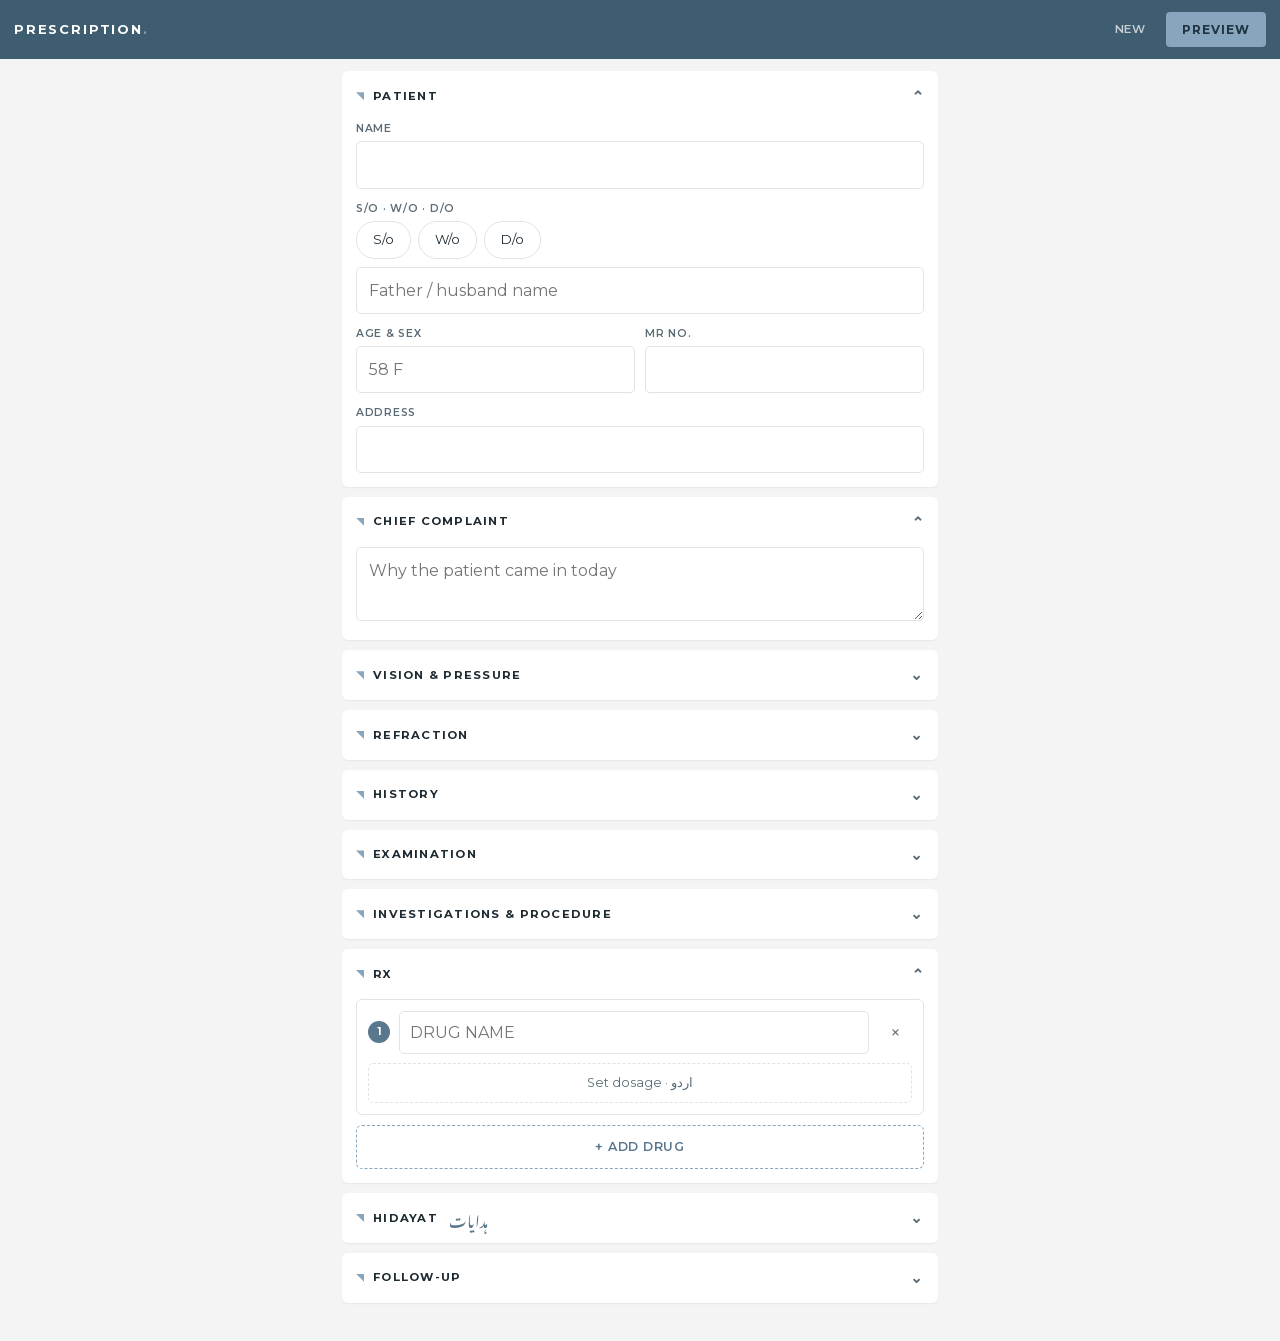
==== app/index.html @ 6f60487d "Prescription app for Dr Talha Nafees Phone web app: the doctor fills a form, previews the A4 sheet, " ====
<!DOCTYPE html>
<html lang="en">
<head>
<meta charset="utf-8">
<meta name="viewport" content="width=device-width,initial-scale=1,viewport-fit=cover,maximum-scale=1">
<meta name="theme-color" content="#3F5D70">
<title>Prescription</title>
<link rel="manifest" href="manifest.webmanifest">
<link rel="stylesheet" href="sheet.css">
<link rel="stylesheet" href="app.css">
</head>
<body>

<header class="top">
  <h1>Prescription<span>.</span></h1>
  <button class="new" id="new">New</button>
  <button class="go" id="preview">Preview</button>
</header>

<main>
  <!-- sections follow the sheet's top-to-bottom order -->

  <!-- ============ PATIENT ============ -->
  <details class="sec" open>
    <summary>Patient</summary>
    <div class="body">
      <div class="f"><label for="p-name">Name</label><input type="text" id="p-name" autocomplete="off"></div>
      <div class="f"><label for="p-rel">S/o · W/o · D/o</label>
        <div class="chips tight" data-single="rel">
          <button class="chip" data-v="S/o">S/o</button>
          <button class="chip" data-v="W/o">W/o</button>
          <button class="chip" data-v="D/o">D/o</button>
        </div>
        <input type="text" id="p-rel" autocomplete="off" placeholder="Father / husband name">
      </div>
      <div class="grid">
        <!-- one field: sex is typed here as M or F, so the keyboard must have letters -->
        <div class="f"><label for="p-age">Age &amp; sex</label><input type="text" id="p-age" autocomplete="off" placeholder="58 F"></div>
        <div class="f"><label for="p-mr">MR No.</label><input type="text" id="p-mr" autocomplete="off"></div>
      </div>
      <div class="f"><label for="p-addr">Address</label><input type="text" id="p-addr" autocomplete="off"></div>
    </div>
  </details>

  <!-- ============ CHIEF COMPLAINT ============ -->
  <details class="sec" open>
    <summary>Chief Complaint</summary>
    <div class="body"><div class="f"><textarea id="chief" placeholder="Why the patient came in today"></textarea></div></div>
  </details>

  <!-- ============ VISION & PRESSURE ============ -->
  <details class="sec">
    <summary>Vision &amp; Pressure</summary>
    <div class="body">
      <div class="f"><label>Visual acuity</label>
        <div class="eyepair"><b>R</b><input type="text" id="va-r"><b>L</b><input type="text" id="va-l"></div>
      </div>
      <!-- Final fills itself with Pre + CF; typing in it takes it over -->
      <div class="f"><label>IOP — right</label>
        <div class="grid-3">
          <input type="text" inputmode="decimal" id="iop-r-pre" placeholder="Pre">
          <input type="text" inputmode="numeric" id="iop-r-pachy" placeholder="Pachy">
          <div class="sgn"><button type="button" data-sign="iop-r-cf">+</button><input type="text" inputmode="decimal" id="iop-r-cf" placeholder="CF"></div>
        </div>
        <div style="margin-top:8px"><input type="text" inputmode="decimal" id="iop-r-final" data-final placeholder="Final = Pre + CF"></div>
      </div>
      <div class="f"><label>IOP — left</label>
        <div class="grid-3">
          <input type="text" inputmode="decimal" id="iop-l-pre" placeholder="Pre">
          <input type="text" inputmode="numeric" id="iop-l-pachy" placeholder="Pachy">
          <div class="sgn"><button type="button" data-sign="iop-l-cf">+</button><input type="text" inputmode="decimal" id="iop-l-cf" placeholder="CF"></div>
        </div>
        <div style="margin-top:8px"><input type="text" inputmode="decimal" id="iop-l-final" data-final placeholder="Final = Pre + CF"></div>
      </div>
    </div>
  </details>

  <!-- ============ REFRACTION ============ -->
  <details class="sec">
    <summary>Refraction</summary>
    <div class="body" id="refr"></div>
  </details>

  <!-- ============ HISTORY ============ -->
  <details class="sec">
    <summary>History</summary>
    <div class="body">
      <div class="f"><label for="h-sys">Systemic</label><textarea id="h-sys"></textarea></div>
      <div class="f"><label for="h-ocu">Ocular</label><textarea id="h-ocu"></textarea></div>
    </div>
  </details>

  <!-- ============ EXAMINATION ============ -->
  <details class="sec">
    <summary>Examination</summary>
    <div class="body" id="exam"></div>
  </details>

  <!-- ============ INVESTIGATIONS & PROCEDURE ============ -->
  <details class="sec">
    <summary>Investigations &amp; Procedure</summary>
    <div class="body">
      <div class="f"><label for="a-inv-oc">Ocular investigations</label><textarea id="a-inv-oc" placeholder="OCT, B-scan, FFA…"></textarea></div>
      <div class="f"><label for="a-inv-sys">Systemic investigations</label><textarea id="a-inv-sys" placeholder="CBC, blood sugar, HbA1c…"></textarea></div>
      <div class="f"><label for="a-proc">Procedure / Surgery</label><textarea id="a-proc"></textarea></div>
    </div>
  </details>

  <!-- ============ Rx ============ -->
  <details class="sec" open>
    <summary>Rx <span class="count" id="rx-count"></span></summary>
    <div class="body">
      <div id="drugs"></div>
      <button class="addrug" id="adddrug">+ Add drug</button>
    </div>
  </details>

  <!-- ============ HIDAYAT ============ -->
  <details class="sec">
    <summary>Hidayat <span class="urh">ہدایات</span></summary>
    <div class="body">
      <div class="chips" id="hid-sets"></div>
      <div class="f" style="margin-top:10px">
        <textarea id="hid" class="ur" dir="rtl" lang="ur" placeholder="ہدایات · tap a button above, then edit freely"></textarea>
      </div>
    </div>
  </details>

  <!-- ============ FOLLOW-UP ============ -->
  <details class="sec">
    <summary>Follow-up</summary>
    <div class="body"><div class="f"><label for="fu">Review date</label><input type="date" id="fu"></div></div>
  </details>
</main>

<!-- ============ DOSAGE PAD ============ -->
<div class="sheetwrap" id="padwrap">
  <div class="scrim" data-close></div>
  <div class="pad">
    <div class="ph"><b id="pad-title">Dosage</b><button class="done" data-close>Done</button></div>
    <div class="pb">
      <div class="grp"><span>Form</span><div class="chips" id="pad-form">
        <button class="chip on" data-v="drops">Drops</button>
        <button class="chip" data-v="other">Tablet / Other</button>
      </div></div>
      <div id="tlines"></div>
      <button class="addline" id="addline">+ پھر — add next step</button>
      <div class="grp"><span>Ending</span><div class="chips" id="pad-end"></div></div>
    </div>
  </div>
</div>

<!-- ============ PREVIEW ============ -->
<div class="pv" id="pv">
  <div class="ph">
    <button class="back" id="pv-back">←</button>
    <b>Patient copy</b>
    <button class="send" id="pv-send">Send</button>
  </div>
  <div class="warn" id="pv-warn" hidden>Too long — the bottom is cut off. Shorten the history, investigations or Hidayat, then preview again.</div>
  <div class="scroll"><div id="sizer"><div class="stage" id="stage"></div></div></div>
</div>

<!-- ============ 2-PAGE WARNING ============ -->
<div class="ask" id="ask">
  <div class="askc">
    <h4>Before sending</h4>
    <p>This prescription is <b id="ask-n">2 pages</b>. The patient will receive every sheet.<br><br>
       Shortening the history or investigations usually brings it back to one.</p>
    <div class="askr"><button id="ask-no">Go back</button><button class="go" id="ask-go">Send both</button></div>
  </div>
</div>

<div class="toast" id="toast"></div>
<div id="live"></div>

<script src="vendor/html2canvas.min.js"></script>
<script src="vendor/jspdf.umd.min.js"></script>
<script src="app.js"></script>
</body>
</html>
---- app/sheet.css ----
/* ============================================================
   THE A4 SHEET — the thing the patient receives.
   The letterhead is drawn here in CSS, rebuilt from Dr-Talha-Nafees-Letterhead.pdf
   ("Dusty Blue") — that file was a browser export with the wrong font
   (Liberation Sans fallback) and bars that stopped 4.6mm short of both edges.
   Rebuilt: Montserrat, full-bleed bars, one 16mm margin for header, body and footer.
   Header ends 24mm · footer rule at 281.5mm. Colours sampled from the PDF.
   Reading order, top to bottom:
     patient · chief complaint · vision | pressure · clinical · investigations
     · procedure · Rx · refraction (bottom centre) · follow-up
   ============================================================ */
@font-face{ font-family:'Montserrat'; src:url('fonts/Montserrat-400.woff2') format('woff2'); font-weight:400; font-display:block; }
@font-face{ font-family:'Montserrat'; src:url('fonts/Montserrat-600.woff2') format('woff2'); font-weight:600; font-display:block; }
@font-face{ font-family:'Montserrat'; src:url('fonts/Montserrat-700.woff2') format('woff2'); font-weight:700; font-display:block; }
@font-face{ font-family:'Nastaliq'; src:url('fonts/NotoNastaliqUrdu-Regular.woff2') format('woff2'); font-weight:400; font-display:block; }

.sheet{
  --lh-top:24mm; --lh-bottom:15.5mm; --safety:3.5mm; --side:16mm;
  --blk-gap:3.2mm; --row-gap:2.6mm; --sec-gap:2.6mm; --drug-pad:1.4mm; --line-h:5.2mm;
  --bar:#3F5D70;        /* dark dusty blue — bars, name, table headers   */
  --accent:#87A5BC;     /* light dusty blue — wedges, decorative marks   */
  --accent2:#7495AE;    /* footer wedge                                  */
  --accent-ink:#5A788D; /* blue for small text: 4.7:1 on white           */
  --rule-lt:#CDDBE4;    /* the letterhead's thin rules                   */
  --ink:#1E2A32; --label:#5B6B76; --rule:#A9B8C2; --th-bg:#EEF3F7;

  position:relative; width:210mm; height:297mm; background:#fff; overflow:hidden;
  font-family:'Montserrat','Helvetica Neue',Arial,sans-serif; color:var(--ink);
}

/* ---- letterhead ---- every shape is a box or a border triangle: html2canvas can't draw clip-path.
   Wedge sizes are whole px on purpose: browsers round border widths to whole pixels
   but not box heights, so a 24mm triangle and a 24mm box came out 0.2mm apart. */
.lh > *{ position:absolute; }
.lh-bar{ left:0; right:0; top:0; height:2.3mm; background:var(--bar); }
.lh-wedge{ right:0; top:0; width:40.7mm; height:91px; background:var(--accent); }          /* 91px = 24.08mm */
.lh-wedge::before{ content:""; position:absolute; top:0; right:100%; width:0; height:0;
  border-bottom:91px solid var(--accent); border-left:110px solid transparent; }
.lh-rule{ left:0; right:0; height:.28mm; background:var(--rule-lt); }
.lh-rule.top{ top:91px; } .lh-rule.bot{ top:281.5mm; }
.lh-name{ left:var(--side); top:6.4mm; font-size:15pt; font-weight:700; letter-spacing:.035em; line-height:1; color:var(--bar); }
.lh-role{ left:var(--side); top:13.2mm; font-size:9pt; line-height:1; color:var(--label); }
.lh-quals{ left:var(--side); top:17.9mm; font-size:7.8pt; line-height:1; color:var(--label); letter-spacing:.02em; }
.lh-contact{ left:var(--side); right:var(--side); top:284.3mm; display:flex; justify-content:space-between;
  font-size:8.4pt; line-height:1.5; color:var(--bar); }
.lh-contact div{ display:flex; flex-direction:column; }
.lh-contact div + div{ text-align:right; }
.lh-foot{ left:0; right:0; bottom:0; height:11px; background:var(--bar); }                 /* 11px = 2.9mm */
.lh-foot::before{ content:""; position:absolute; left:0; top:0; bottom:0; width:45.2mm; background:var(--accent2); }
.lh-foot::after{ content:""; position:absolute; left:45.2mm; top:0; width:0; height:0;
  border-bottom:11px solid var(--accent2); border-right:77px solid transparent; }
.sheet-body{
  position:absolute;
  top:calc(var(--lh-top) + var(--safety));
  left:var(--side);
  width:calc(210mm - var(--side)*2);
  height:calc(297mm - var(--lh-top) - var(--lh-bottom) - var(--safety)*2);
  display:flex; flex-direction:column;
}
.sheet-body > *{ flex-shrink:0; }     /* blocks never squash — overflow is measured, then handled */

/* auto-fit compression steps */
.sheet.t1{ --blk-gap:2.4mm; --row-gap:2mm;   --sec-gap:2mm;   --drug-pad:1mm;  --line-h:4.8mm; }
.sheet.t2{ --blk-gap:1.8mm; --row-gap:1.5mm; --sec-gap:1.5mm; --drug-pad:.7mm; --line-h:4.5mm; }
.sheet.t3{ --blk-gap:1.2mm; --row-gap:1mm;   --sec-gap:1.1mm; --drug-pad:.4mm; --line-h:4.2mm; }

/* ---- shared ---- */
.s-f{ display:flex; align-items:baseline; gap:1.2mm; min-width:0; }
.s-f .k{ font-size:6.2pt; font-weight:600; color:var(--label); letter-spacing:.04em; white-space:nowrap; }
.s-f .v{ font-size:8.4pt; }
.s-f.grow{ flex:1; }

.s-sec{
  display:flex; align-items:center; gap:1.8mm; margin:var(--sec-gap) 0 1.4mm;
  font-size:7pt; font-weight:700; letter-spacing:.11em; text-transform:uppercase; color:var(--bar);
}
/* the letterhead's wedge — a border triangle, since html2canvas can't draw clip-path */
.s-sec::before{ content:""; width:0; height:0; flex:0 0 auto; border-top:2.2mm solid var(--accent); border-left:2.2mm solid transparent; }
.s-sec::after{ content:""; flex:1; height:.9pt; background:var(--rule-lt); }

.s-cap{
  background:var(--bar); color:#fff; font-size:6pt; font-weight:700;
  letter-spacing:.14em; text-transform:uppercase; padding:.9mm 2mm;
}

/* ---- patient bar ---- */
.s-pt{ border-bottom:.5pt solid var(--rule); padding:0 0 1.6mm; }   /* the letterhead's rule above frames it */
.s-pt .r{ display:flex; gap:4mm; align-items:baseline; margin-bottom:1mm; }
.s-pt .r:last-child{ margin-bottom:0; }
.s-pt .date{ margin-left:auto; }
.s-pt .nm .v{ font-weight:700; }        /* the patient's own name carries the sheet */

/* ---- chief complaint — plain, no colour ---- */
.s-chief{ display:flex; align-items:baseline; gap:2mm; margin-top:var(--blk-gap); }
.s-chief .k{ font-size:6.4pt; font-weight:700; color:var(--bar); letter-spacing:.09em; white-space:nowrap; }
.s-chief .v{ font-size:8.6pt; line-height:1.4; }

/* ---- tables: vision | pressure up top, refraction at the bottom ---- */
.s-tbl{ border:.5pt solid var(--rule); }
.s-vp{ display:flex; gap:4mm; align-items:flex-start; margin-top:var(--blk-gap); }
.s-vp .s-va{ width:52mm; flex:0 0 auto; }
.s-vp .s-iop{ flex:1; min-width:0; }
/* pinned to the bottom and centred; the free space on the page sits above it */
.s-ref{ width:146mm; margin:auto auto 0; }
.s-ref ~ .s-fu, .s-ref ~ .s-cont{ margin-top:2.5mm; }
table.s-rt{ width:100%; border-collapse:collapse; }
table.s-rt th,table.s-rt td{ border:.35pt solid var(--rule); text-align:center; padding:.4mm; }
table.s-rt tr > :first-child{ border-left:0; } table.s-rt tr > :last-child{ border-right:0; }
table.s-rt tr:last-child td{ border-bottom:0; }
table.s-rt th{ font-size:5.8pt; font-weight:600; color:var(--label); background:var(--th-bg); letter-spacing:.05em; }
table.s-rt td{ height:5mm; font-size:7.8pt; }
table.s-rt td:first-child,table.s-rt th:first-child{ width:18mm; font-weight:700; font-size:6.2pt; color:var(--accent-ink); }

/* ---- clinical: history | examination ---- */
.s-clin{ display:flex; gap:5mm; margin-top:var(--blk-gap); }
.s-clin > div{ flex:1; min-width:0; }
.s-clin > div + div{ border-left:.4pt solid #DEDEDE; padding-left:5mm; }
.s-clin > div > :first-child{ margin-top:0; }

.s-row{ display:flex; align-items:baseline; gap:1.5mm; margin-bottom:var(--row-gap); }
.s-row:last-child{ margin-bottom:0; }
.s-row .k{ width:20mm; flex:0 0 auto; font-size:6pt; font-weight:600; color:var(--label); letter-spacing:.04em; }
.s-row .v{ flex:1; font-size:8pt; line-height:1.4; min-width:0; }
.s-row.full .k{ width:auto; }
.s-eyes{ flex:1; display:flex; gap:2mm; min-width:0; }
.s-eyes > span{ flex:1; min-width:0; font-size:8pt; }
.s-eyes b{ font-size:6.2pt; color:var(--accent-ink); font-weight:700; margin-right:.8mm; }


/* ---- investigations: ocular and systemic, two separate boxes ---- */
.s-inv{ display:flex; gap:4mm; margin-top:var(--blk-gap); }
.s-box{ flex:1; min-width:0; border:.5pt solid var(--rule); }
.s-box .v{ font-size:8pt; line-height:1.45; padding:1.3mm 2mm 1.5mm; }

/* ---- procedure ---- */
.s-proc{ margin-top:var(--blk-gap); }
.s-proc .s-sec{ margin-top:0; }
.s-proc .v{ font-size:8pt; line-height:1.45; }

/* ---- Rx — last block, full width: drug on the left, Urdu dosage on the right ---- */
.s-rx{ margin-top:var(--blk-gap); }
.s-rx-h{
  display:flex; align-items:center; gap:2.5mm; margin-bottom:.6mm;
  font-family:Georgia,'Times New Roman',serif; font-size:17pt; font-weight:700; line-height:1; color:var(--bar);
}
.s-rx-h i{ font-style:normal; color:var(--accent-ink); font-size:11pt; }
.s-rx-h small{ font-family:'Montserrat',sans-serif; font-size:6.5pt; font-weight:600; color:var(--label); letter-spacing:.1em; text-transform:uppercase; }
.s-rx-h::after{ content:""; flex:1; height:.9pt; background:var(--rule-lt); }
.s-drug{
  display:grid; grid-template-columns:64mm 1fr; column-gap:4mm; align-items:start;
  padding:var(--drug-pad) 0; border-bottom:.35pt dotted var(--rule);
}
.s-drug:last-child{ border-bottom:0; }
.s-drug .nm{ display:flex; gap:1.6mm; align-items:baseline; padding-top:1.3mm; }
.s-drug .no{ font-size:7.5pt; font-weight:700; color:var(--accent-ink); }
.s-drug .t{ font-size:8.4pt; font-weight:600; }
.s-dose{ font-family:'Nastaliq',serif; direction:rtl; text-align:right; font-size:8.2pt; line-height:1.95; color:#2a2a2a; }

/* ---- hidayat — Urdu instructions under the Rx ----
   Mirrored heading (rule first, then the word, then a right-pointing wedge)
   because the block reads right to left. No letter-spacing anywhere near
   Nastaliq: it breaks the joins, and html2canvas then draws it letter by letter. */
.s-hid{ margin-top:var(--blk-gap); }
.s-hid .h{ display:flex; align-items:center; gap:2.5mm; margin-bottom:.8mm; }
.s-hid .h::before{ content:""; flex:1; height:.9pt; background:var(--rule-lt); }
.s-hid .h::after{ content:""; width:0; height:0; flex:0 0 auto;
  border-top:2.2mm solid var(--accent); border-right:2.2mm solid transparent; }
.s-hid .h b{ font-family:'Nastaliq',serif; font-size:9.5pt; font-weight:400; line-height:1.9; color:var(--bar); }
.s-hid .h small{ font-family:'Montserrat',sans-serif; font-size:6.5pt; font-weight:600; color:var(--label); letter-spacing:.1em; text-transform:uppercase; }
.s-hid .v{ font-family:'Nastaliq',serif; direction:rtl; text-align:right; font-size:8.2pt; line-height:1.95; color:#2a2a2a; }
/* these instructions run long, so each one gets a bullet and a hanging indent —
   without it a wrapped line reads as a separate instruction */
.s-hid .li{ display:flex; gap:1.8mm; align-items:baseline; }
.s-hid .li::before{ content:"•"; flex:0 0 auto; font-family:'Montserrat',sans-serif; font-size:9pt; line-height:1; color:var(--accent-ink); }
.s-hid .sub{ color:var(--bar); margin-top:.6mm; }
.s-hid .li + .sub{ margin-top:1.4mm; }

/* ---- bottom strip: follow-up, or "continued" when it spills ---- */
.s-gap{ height:2.5mm; }
.s-fu, .s-cont{ margin-top:auto; border-top:1.6pt solid var(--bar); padding-top:1.4mm; }
.s-fu{ display:flex; align-items:baseline; gap:3mm; }
.s-fu .note{ margin-left:auto; font-size:6.2pt; color:var(--label); font-style:italic; }
.s-cont{ text-align:right; font-size:6.4pt; color:var(--label); font-style:italic; }

/* ---- page 2 ---- */
.p2c{ flex:1 0 auto; display:flex; flex-direction:column; }   /* lets a moved refraction table pin to the bottom */
.s-p2h{ display:flex; gap:5mm; align-items:baseline; border-bottom:.5pt solid var(--rule); padding:0 0 1.5mm; }
.s-p2h .pg{ margin-left:auto; font-size:6.2pt; font-weight:600; color:var(--label); letter-spacing:.08em; }
---- app/app.css ----
/* ============================================================
   FORM UI — built for one thumb on an Android phone.
   Touch targets stay >=44px; inputs are 16px so Chrome never zooms.
   ============================================================ */
*{ box-sizing:border-box; margin:0; padding:0; -webkit-tap-highlight-color:transparent; }
:root{
  /* dusty blue, sampled from the letterhead. --accent is decorative only;
     anything that is small text uses --accent-ink (4.7:1 on white). */
  --bar:#3F5D70; --accent:#87A5BC; --accent-ink:#5A788D; --on-accent:#1F3340;
  --ink:#1E2A32; --muted:#5B6B76;
  --line:#e2e2e2; --bg:#f4f4f5; --card:#fff;
  --safe-b:env(safe-area-inset-bottom,0px);
}
html,body{ height:100%; }
body{
  font-family:'Montserrat','Helvetica Neue',Arial,sans-serif;
  background:var(--bg); color:var(--ink); font-size:15px; line-height:1.45;
  overscroll-behavior-y:none;
}
button,input,textarea,select{ font:inherit; color:inherit; }
button{ background:none; border:0; cursor:pointer; }

/* ---------- app bar ---------- */
.top{
  position:sticky; top:0; z-index:20; background:var(--bar); color:#fff;
  display:flex; align-items:center; gap:10px; padding:12px 14px;
  padding-top:calc(12px + env(safe-area-inset-top,0px));
}
.top h1{ font-size:13px; font-weight:700; letter-spacing:.14em; text-transform:uppercase; }
.top h1 span{ color:var(--accent); }
.top .new{ margin-left:auto; color:#fff; opacity:.7; font-size:11.5px; font-weight:600; letter-spacing:.08em; text-transform:uppercase; padding:9px 6px; }
.top .go{
  margin-left:4px; background:var(--accent); color:var(--on-accent); border-radius:4px;
  padding:9px 16px; font-size:12px; font-weight:700; letter-spacing:.08em; text-transform:uppercase;
}
.top .go:disabled{ opacity:.4; }

/* ---------- sections ---------- */
main{ padding:12px 12px calc(28px + var(--safe-b)); max-width:620px; margin:0 auto; }
.sec{ background:var(--card); border-radius:6px; margin-bottom:10px; overflow:hidden; box-shadow:0 1px 2px rgba(0,0,0,.06); }
.sec > summary{
  list-style:none; display:flex; align-items:center; gap:9px; padding:14px 14px;
  font-size:11.5px; font-weight:700; letter-spacing:.11em; text-transform:uppercase; cursor:pointer;
}
.sec > summary::-webkit-details-marker{ display:none; }
.sec > summary::before{ content:""; width:8px; height:8px; flex:0 0 auto; background:var(--accent); clip-path:polygon(0 0,100% 0,100% 100%); }
.sec > summary::after{ content:"⌄"; margin-left:auto; color:var(--muted); font-size:15px; transition:transform .15s; }
.sec[open] > summary::after{ transform:rotate(180deg); }
.sec .body{ padding:0 14px 14px; }
.sec .count{ margin-left:auto; font-size:10px; color:var(--accent-ink); letter-spacing:.06em; }
.sec .count + ::after{ margin-left:8px; }

/* ---------- fields ---------- */
.f{ margin-bottom:12px; }
.f:last-child{ margin-bottom:0; }
.f > label{ display:block; font-size:10.5px; font-weight:600; letter-spacing:.07em; text-transform:uppercase; color:var(--muted); margin-bottom:5px; }
.f input[type=text], .f input[type=number], .f input[type=date], .f textarea{
  width:100%; font-size:16px; padding:11px 12px; border:1px solid var(--line);
  border-radius:5px; background:#fff;
}
.f textarea{ resize:vertical; min-height:74px; line-height:1.5; }
.f input:focus, .f textarea:focus{ outline:2px solid var(--accent-ink); outline-offset:-1px; border-color:transparent; }
.grid{ display:grid; grid-template-columns:1fr 1fr; gap:10px; }
.grid-3{ display:grid; grid-template-columns:1fr 1fr 1fr; gap:8px; }

/* sign toggle for sph / cyl / add — Android's number pad has no minus key */
.sgn{ display:flex; min-width:0; }
.sgn button{ width:34px; flex:0 0 auto; border:1px solid var(--line); border-right:0; border-radius:5px 0 0 5px; background:#fafafa; font-size:17px; font-weight:700; color:var(--accent-ink); }
.sgn input{ flex:1; min-width:0; border-radius:0 5px 5px 0 !important; }

/* eye pairs */
.eyepair{ display:grid; grid-template-columns:auto 1fr auto 1fr; gap:7px; align-items:center; }
.eyepair b{ font-size:10px; color:var(--accent-ink); font-weight:700; }

/* ---------- chips ---------- */
.chips{ display:flex; flex-wrap:wrap; gap:7px; }
.chip{
  border:1px solid var(--line); background:#fff; border-radius:20px;
  padding:9px 14px; font-size:13px; min-height:40px;
}
.chip.on{ background:var(--bar); color:#fff; border-color:var(--bar); }
.chip.ur{ font-family:'Nastaliq',serif; direction:rtl; font-size:14px; line-height:2; padding:6px 14px 10px; }
.chips.tight{ margin-bottom:8px; }
.chips.tight .chip{ padding:7px 16px; min-height:38px; }

/* ---------- hidayat ---------- */
.sec > summary .urh{ font-family:'Nastaliq',serif; font-size:15px; font-weight:400; line-height:1;
  letter-spacing:0; text-transform:none; color:var(--accent-ink); margin-left:2px; }
.f textarea.ur{ font-family:'Nastaliq',serif; direction:rtl; text-align:right;
  font-size:15px; line-height:2.2; min-height:132px; }

/* ---------- drugs ---------- */
.drug{ border:1px solid var(--line); border-radius:6px; padding:11px; margin-bottom:10px; }
.drug .hd{ display:flex; align-items:center; gap:9px; }
.drug .hd .n{ width:22px; height:22px; flex:0 0 auto; border-radius:11px; background:var(--accent-ink); color:#fff; font-size:11px; font-weight:700; display:grid; place-items:center; }
.drug .hd input{ flex:1; min-width:0; font-size:16px; padding:9px 10px; border:1px solid var(--line); border-radius:5px; text-transform:uppercase; }
.drug .hd .x{ width:34px; height:34px; flex:0 0 auto; color:var(--muted); font-size:19px; }
.drug .dosebtn{
  width:100%; margin-top:9px; border:1px dashed var(--line); border-radius:5px;
  padding:10px; font-size:12.5px; color:var(--muted); text-align:center;
}
.drug .dosebtn.has{ border-style:solid; border-color:var(--accent); color:var(--ink); text-align:right; }
.drug .lines{ display:block; font-family:'Nastaliq',serif; direction:rtl; font-size:13px; line-height:2.1; padding:4px 2px 0; }
.addrug{ width:100%; border:1px dashed var(--accent); color:var(--accent-ink); border-radius:6px; padding:12px; font-size:12.5px; font-weight:600; letter-spacing:.06em; text-transform:uppercase; }
.addrug:disabled{ opacity:.35; border-style:solid; }

/* ---------- bottom sheet (dosage pad) ---------- */
.sheetwrap{ position:fixed; inset:0; z-index:40; display:none; }
.sheetwrap.on{ display:block; }
.sheetwrap .scrim{ position:absolute; inset:0; background:rgba(12,14,14,.5); }
.pad{
  position:absolute; left:0; right:0; bottom:0; max-height:92vh; background:var(--bg);
  border-radius:12px 12px 0 0; display:flex; flex-direction:column;
}
.pad .ph{ display:flex; align-items:center; gap:10px; padding:14px; background:var(--bar); color:#fff; border-radius:12px 12px 0 0; }
.pad .ph b{ font-size:11.5px; font-weight:700; letter-spacing:.11em; text-transform:uppercase; }
.pad .ph .done{ margin-left:auto; background:var(--accent); border-radius:4px; padding:8px 16px; font-size:11.5px; font-weight:700; letter-spacing:.08em; text-transform:uppercase; color:var(--on-accent); }
.pad .pb{ overflow-y:auto; padding:12px 12px calc(16px + var(--safe-b)); -webkit-overflow-scrolling:touch; }
.tline{ background:#fff; border-radius:6px; padding:12px; margin-bottom:10px; border:1px solid var(--line); }
.tline .th{ display:flex; align-items:center; gap:8px; margin-bottom:10px; }
.tline .th b{ font-size:10.5px; font-weight:700; letter-spacing:.09em; text-transform:uppercase; color:var(--muted); }
.tline .th .rm{ margin-left:auto; color:var(--muted); font-size:18px; width:30px; height:30px; }
.grp{ margin-bottom:11px; }
.grp > span{ display:block; font-size:9.5px; font-weight:600; letter-spacing:.09em; text-transform:uppercase; color:var(--muted); margin-bottom:6px; }
.dur{ display:flex; gap:8px; align-items:center; }
.dur input{ width:74px; font-size:16px; padding:9px 10px; border:1px solid var(--line); border-radius:5px; text-align:center; }
.out{
  font-family:'Nastaliq',serif; direction:rtl; text-align:right; font-size:14px; line-height:2.2;
  width:100%; border:1px solid var(--line); border-radius:5px; padding:8px 10px; background:#fff; min-height:52px;
}
.out:focus{ outline:2px solid var(--accent-ink); outline-offset:-1px; }
.addline{ width:100%; border:1px dashed var(--accent); color:var(--accent-ink); border-radius:6px; padding:11px; font-size:12px; font-weight:600; margin-bottom:10px; }
.addline:disabled{ opacity:.35; }

/* ---------- preview ---------- */
.pv{ position:fixed; inset:0; z-index:50; background:#5a5a5a; display:none; flex-direction:column; }
.pv.on{ display:flex; }
.pv .ph{ display:flex; align-items:center; gap:10px; padding:12px 14px; padding-top:calc(12px + env(safe-area-inset-top,0px)); background:var(--bar); color:#fff; }
.pv .ph b{ font-size:11.5px; font-weight:700; letter-spacing:.11em; text-transform:uppercase; }
.pv .ph .back{ color:#fff; font-size:20px; width:34px; height:34px; }
.pv .ph .send{ margin-left:auto; background:var(--accent); border-radius:4px; padding:9px 18px; font-size:12px; font-weight:700; letter-spacing:.08em; text-transform:uppercase; color:var(--on-accent); }
.pv .ph .send:disabled{ opacity:.5; }
.pv .warn{ background:#8C2F39; color:#fff; font-size:12.5px; line-height:1.45; padding:10px 14px; }
.pv .scroll{ flex:1; overflow:auto; padding:14px 0 calc(14px + var(--safe-b)); }
.stage .sheet{ margin-bottom:12px; box-shadow:0 2px 14px rgba(0,0,0,.35); }

/* the live sheet lives off-screen until previewed, so html2canvas always
   captures it at true A4 size rather than a scaled-down copy */
#live{ position:absolute; left:-9999px; top:0; }

/* ---------- misc ---------- */
.toast{
  position:fixed; left:50%; bottom:calc(22px + var(--safe-b)); transform:translateX(-50%);
  background:var(--bar); color:#fff; font-size:12.5px; padding:11px 18px; border-radius:4px;
  z-index:60; opacity:0; pointer-events:none; transition:opacity .2s; max-width:88vw; text-align:center;
}
.toast.on{ opacity:1; }
.ask{ position:fixed; inset:0; z-index:70; display:none; background:rgba(12,14,14,.55); align-items:center; justify-content:center; padding:20px; }
.ask.on{ display:flex; }
.askc{ width:100%; max-width:330px; background:#fff; border-radius:5px; overflow:hidden; }
.askc h4{ background:var(--bar); color:#fff; font-size:11px; font-weight:700; letter-spacing:.12em; text-transform:uppercase; padding:12px 16px; }
.askc p{ padding:16px; font-size:13.5px; line-height:1.55; }
.askc p b{ color:var(--accent-ink); }
.askr{ display:flex; gap:8px; padding:0 16px 16px; }
.askr button{ flex:1; padding:11px; font-size:12px; font-weight:600; border:1px solid var(--bar); border-radius:4px; }
.askr .go{ background:var(--bar); color:#fff; }
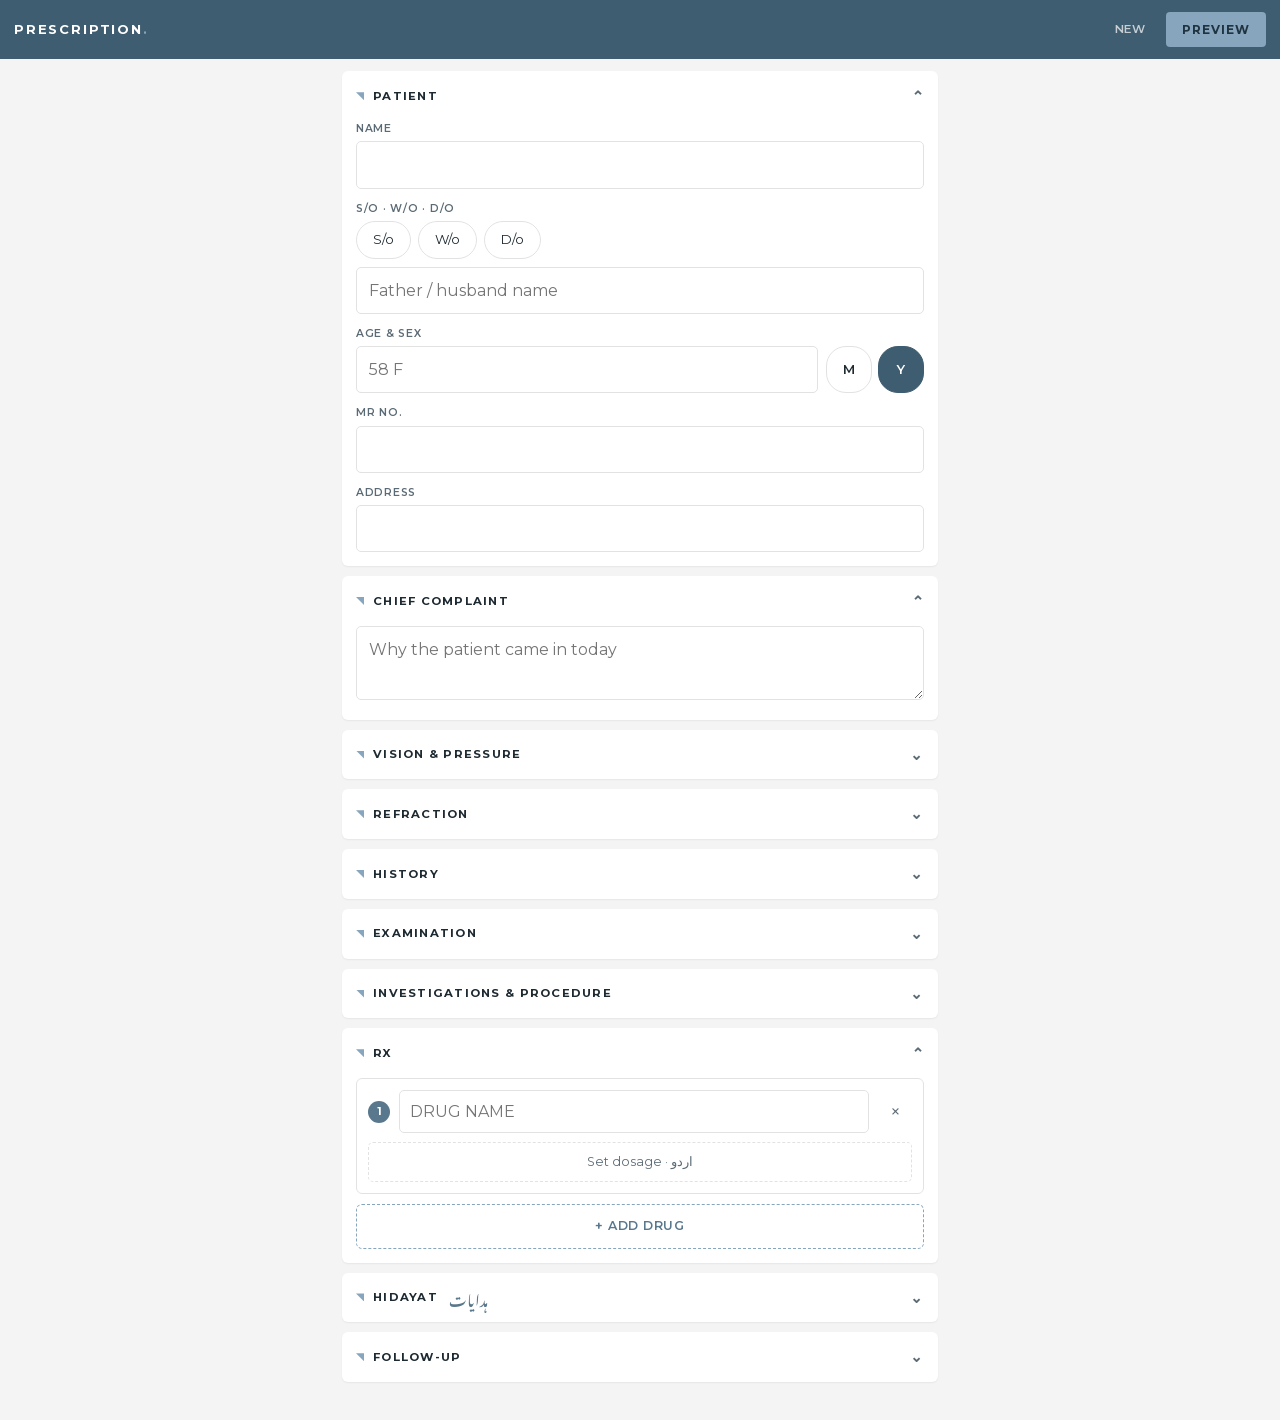
==== commit f4bc230e: "Examination in the doctor's order, RAPD, and the M/Y age unit Examination follows his sequence, fron" ====
--- a/app/index.html
+++ b/app/index.html
@@ -33,11 +33,18 @@
         </div>
         <input type="text" id="p-rel" autocomplete="off" placeholder="Father / husband name">
       </div>
-      <div class="grid">
-        <!-- one field: sex is typed here as M or F, so the keyboard must have letters -->
-        <div class="f"><label for="p-age">Age &amp; sex</label><input type="text" id="p-age" autocomplete="off" placeholder="58 F"></div>
-        <div class="f"><label for="p-mr">MR No.</label><input type="text" id="p-mr" autocomplete="off"></div>
+      <!-- one field: sex is typed here as M or F, so the keyboard must have letters.
+           M / Y set the unit, so an infant can be 6 m without typing the word -->
+      <div class="f"><label for="p-age">Age &amp; sex</label>
+        <div class="unitrow">
+          <input type="text" id="p-age" autocomplete="off" placeholder="58 F">
+          <div class="chips" data-single="ageunit" data-sticky>
+            <button class="chip" data-v="m">M</button>
+            <button class="chip" data-v="y">Y</button>
+          </div>
+        </div>
       </div>
+      <div class="f"><label for="p-mr">MR No.</label><input type="text" id="p-mr" autocomplete="off"></div>
       <div class="f"><label for="p-addr">Address</label><input type="text" id="p-addr" autocomplete="off"></div>
     </div>
   </details>
--- a/app/app.css
+++ b/app/app.css
@@ -81,6 +81,11 @@
 .chip.on{ background:var(--bar); color:#fff; border-color:var(--bar); }
 .chip.ur{ font-family:'Nastaliq',serif; direction:rtl; font-size:14px; line-height:2; padding:6px 14px 10px; }
 .chips.tight{ margin-bottom:8px; }
+/* a field with its unit beside it: age + M/Y */
+.unitrow{ display:flex; gap:8px; align-items:stretch; }
+.unitrow input[type=text]{ flex:1; min-width:0; }
+.unitrow .chips{ flex:0 0 auto; gap:6px; }
+.unitrow .chip{ min-width:46px; display:flex; align-items:center; justify-content:center; padding:9px 10px; font-weight:600; }
 .chips.tight .chip{ padding:7px 16px; min-height:38px; }
 
 /* ---------- hidayat ---------- */
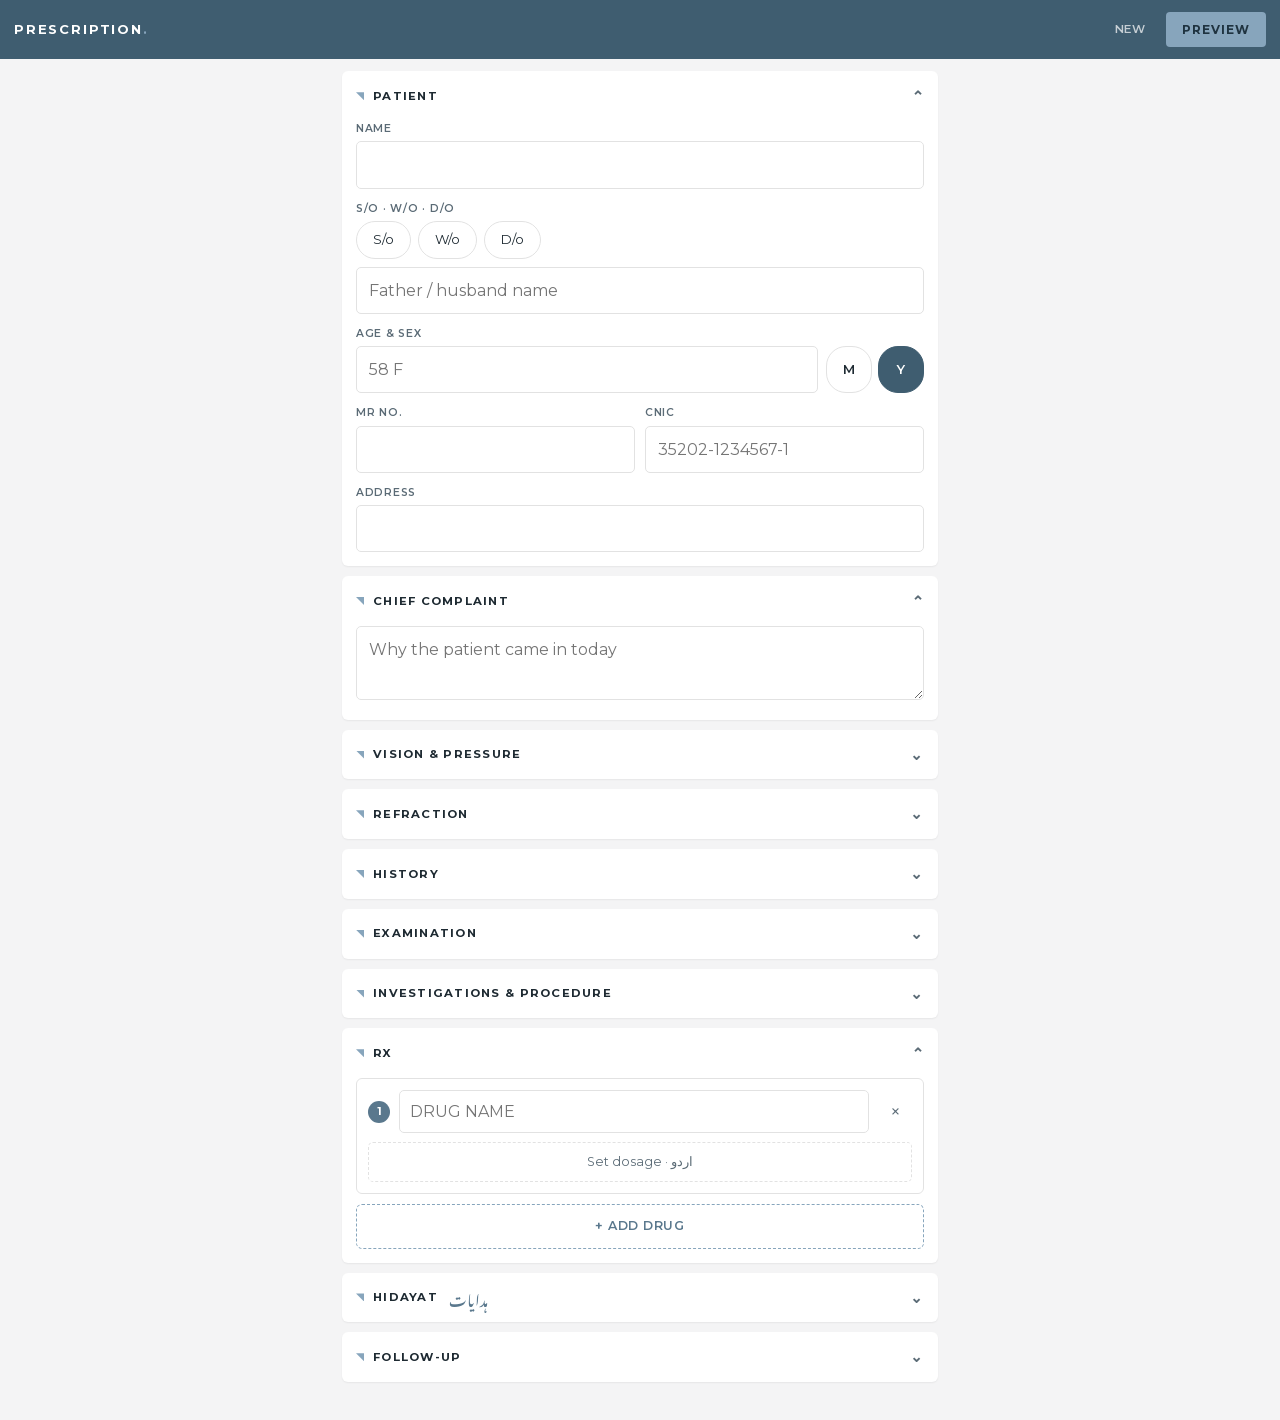
==== commit 5ee5b486: "Lid/Adnexa merge, stacked investigations, CNIC, and the review fixes Lid and adnexa are one examinat" ====
--- a/app/index.html
+++ b/app/index.html
@@ -44,7 +44,11 @@
           </div>
         </div>
       </div>
-      <div class="f"><label for="p-mr">MR No.</label><input type="text" id="p-mr" autocomplete="off"></div>
+      <div class="grid">
+        <div class="f"><label for="p-mr">MR No.</label><input type="text" id="p-mr" autocomplete="off"></div>
+        <!-- hyphens are typed in for him, so the number pad is enough -->
+        <div class="f"><label for="p-cnic">CNIC</label><input type="text" id="p-cnic" inputmode="numeric" placeholder="35202-1234567-1" autocomplete="off"></div>
+      </div>
       <div class="f"><label for="p-addr">Address</label><input type="text" id="p-addr" autocomplete="off"></div>
     </div>
   </details>
--- a/app/sheet.css
+++ b/app/sheet.css
@@ -119,7 +119,9 @@
 
 .s-row{ display:flex; align-items:baseline; gap:1.5mm; margin-bottom:var(--row-gap); }
 .s-row:last-child{ margin-bottom:0; }
-.s-row .k{ width:20mm; flex:0 0 auto; font-size:6pt; font-weight:600; color:var(--label); letter-spacing:.04em; }
+/* nowrap: "LID / ADNEXA" fills the 20mm column exactly, so a font fallback
+   inside the html2canvas clone would otherwise wrap it and shift every row */
+.s-row .k{ width:20mm; flex:0 0 auto; font-size:6pt; font-weight:600; color:var(--label); letter-spacing:.04em; white-space:nowrap; }
 .s-row .v{ flex:1; font-size:8pt; line-height:1.4; min-width:0; }
 .s-row.full .k{ width:auto; }
 .s-eyes{ flex:1; display:flex; gap:2mm; min-width:0; }
@@ -127,9 +129,9 @@
 .s-eyes b{ font-size:6.2pt; color:var(--accent-ink); font-weight:700; margin-right:.8mm; }
 
 
-/* ---- investigations: ocular and systemic, two separate boxes ---- */
-.s-inv{ display:flex; gap:4mm; margin-top:var(--blk-gap); }
-.s-box{ flex:1; min-width:0; border:.5pt solid var(--rule); }
+/* ---- investigations: ocular first, systemic stacked underneath ---- */
+.s-inv{ display:flex; flex-direction:column; gap:1.8mm; margin-top:var(--blk-gap); }
+.s-box{ min-width:0; border:.5pt solid var(--rule); }
 .s-box .v{ font-size:8pt; line-height:1.45; padding:1.3mm 2mm 1.5mm; }
 
 /* ---- procedure ---- */
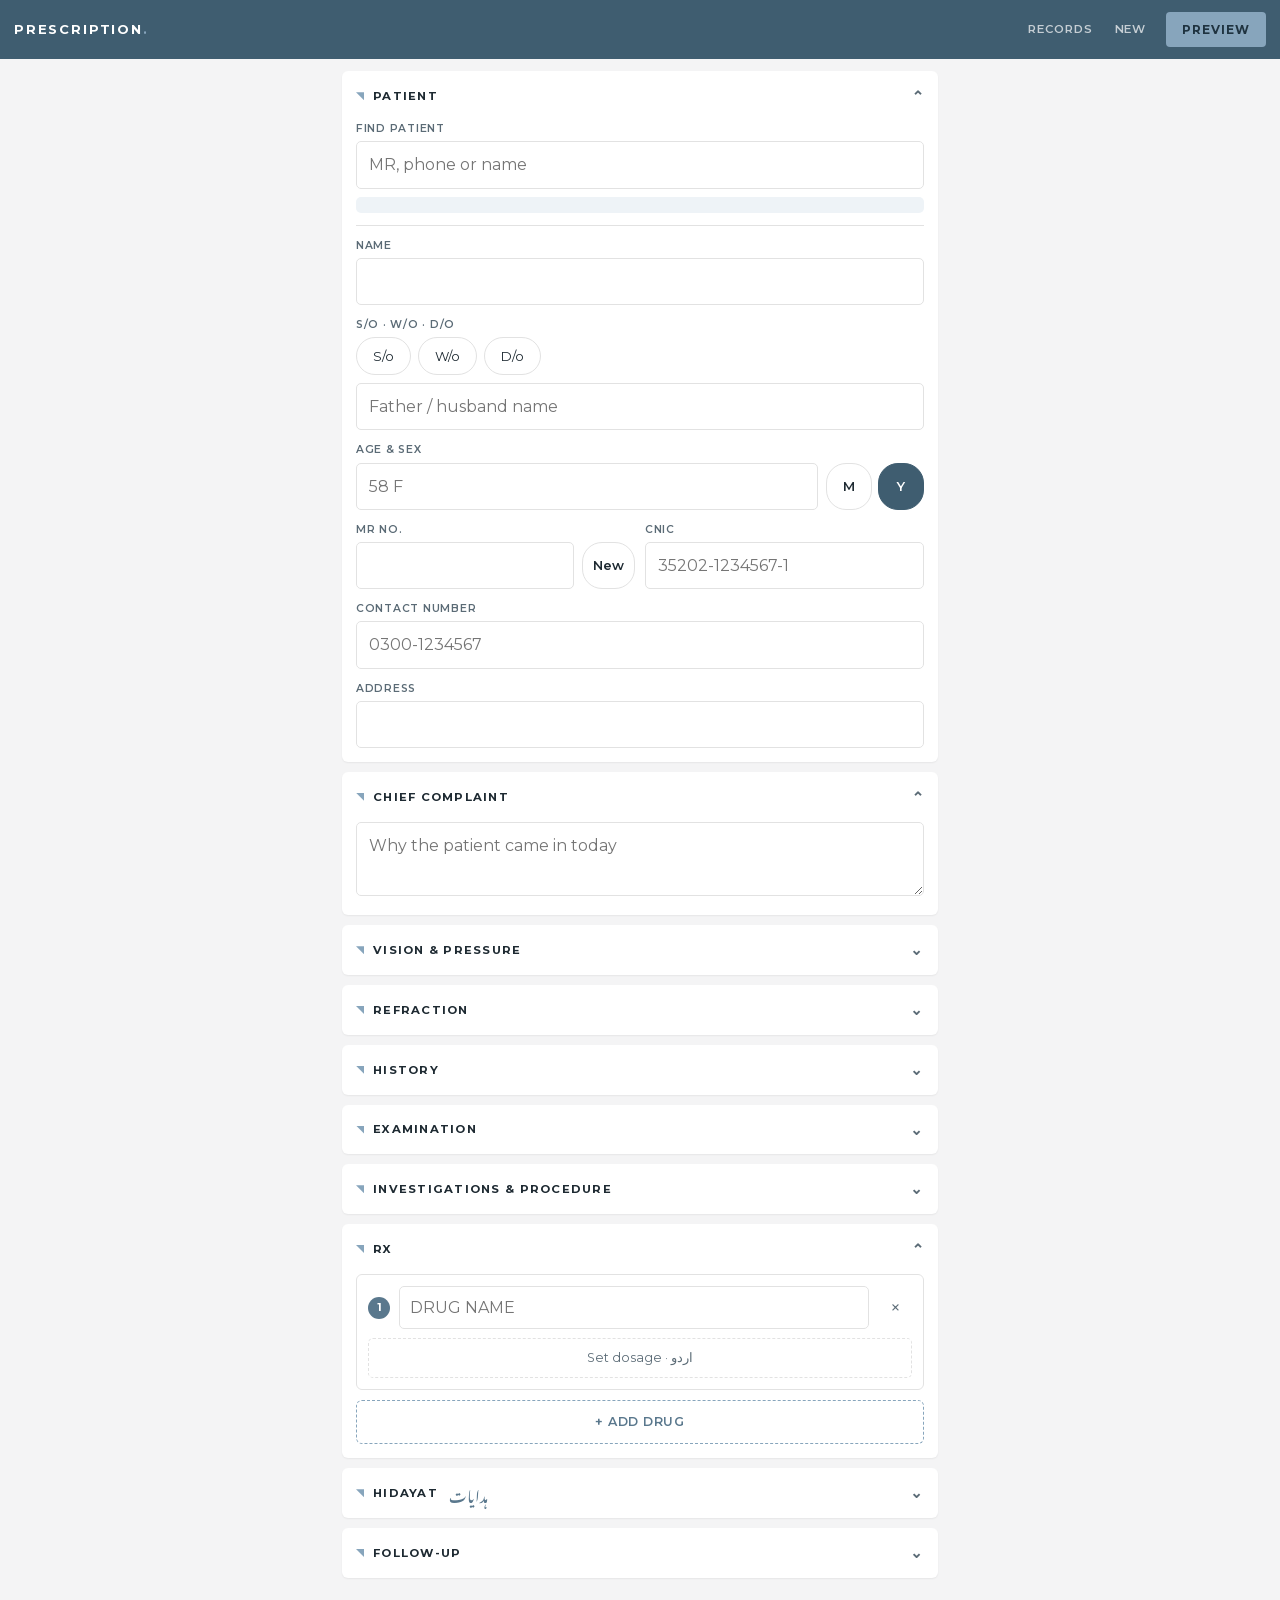
==== commit 9c6e75cc: "Patient records for Dr Kashif: MR numbers, search, visit numbers Records live in the browser's own s" ====
--- a/app/index.html
+++ b/app/index.html
@@ -13,9 +13,11 @@
 
 <header class="top">
   <h1>Prescription<span>.</span></h1>
+  <button class="new" id="records">Records</button>
   <button class="new" id="new">New</button>
   <button class="go" id="preview">Preview</button>
 </header>
+<div class="recwarn" id="rec-warn" hidden>Records unavailable in this browser — this prescription won’t be saved and no visit number will print.</div>
 
 <main>
   <!-- sections follow the sheet's top-to-bottom order -->
@@ -24,6 +26,13 @@
   <details class="sec" open>
     <summary>Patient</summary>
     <div class="body">
+      <!-- returning patients: find them, and every field below fills itself -->
+      <div class="f find">
+        <label for="p-find">Find patient</label>
+        <input type="search" id="p-find" placeholder="MR, phone or name" autocomplete="off" spellcheck="false">
+        <div class="hits" id="p-hits" hidden></div>
+        <div class="returning" id="p-ret" hidden></div>
+      </div>
       <div class="f"><label for="p-name">Name</label><input type="text" id="p-name" autocomplete="off"></div>
       <div class="f"><label for="p-rel">S/o · W/o · D/o</label>
         <div class="chips tight" data-single="rel">
@@ -45,10 +54,13 @@
         </div>
       </div>
       <div class="grid">
-        <div class="f"><label for="p-mr">MR No.</label><input type="text" id="p-mr" autocomplete="off"></div>
+        <div class="f"><label for="p-mr">MR No.</label>
+          <div class="unitrow"><input type="text" id="p-mr" autocomplete="off"><button type="button" class="chip" id="mr-new" title="Give this patient the next MR number">New</button></div>
+        </div>
         <!-- hyphens are typed in for him, so the number pad is enough -->
         <div class="f"><label for="p-cnic">CNIC</label><input type="text" id="p-cnic" inputmode="numeric" placeholder="35202-1234567-1" autocomplete="off"></div>
       </div>
+      <div class="f"><label for="p-phone">Contact number</label><input type="tel" id="p-phone" inputmode="tel" placeholder="0300-1234567" autocomplete="off"></div>
       <div class="f"><label for="p-addr">Address</label><input type="text" id="p-addr" autocomplete="off"></div>
     </div>
   </details>
@@ -182,11 +194,24 @@
   </div>
 </div>
 
+<!-- ============ RECORDS: counts and backup ============ -->
+<div class="ask" id="recs">
+  <div class="askc">
+    <h4>Patient records</h4>
+    <p id="recs-stats">…</p>
+    <p class="fine">Kept only in this browser on this computer. Clearing the browser’s data deletes them — export a backup regularly and keep the file safe.</p>
+    <div class="askr"><button id="recs-export">Export backup</button><button id="recs-import">Import backup</button></div>
+    <div class="askr"><button class="go" id="recs-close">Close</button></div>
+    <input type="file" id="recs-file" accept="application/json,.json" hidden>
+  </div>
+</div>
+
 <div class="toast" id="toast"></div>
 <div id="live"></div>
 
 <script src="vendor/html2canvas.min.js"></script>
 <script src="vendor/jspdf.umd.min.js"></script>
+<script src="records.js"></script>
 <script src="app.js"></script>
 </body>
 </html>
--- a/app/app.css
+++ b/app/app.css
@@ -26,9 +26,9 @@
   display:flex; align-items:center; gap:10px; padding:12px 14px;
   padding-top:calc(12px + env(safe-area-inset-top,0px));
 }
-.top h1{ font-size:13px; font-weight:700; letter-spacing:.14em; text-transform:uppercase; }
+.top h1{ font-size:13px; font-weight:700; letter-spacing:.14em; text-transform:uppercase; margin-right:auto; }
 .top h1 span{ color:var(--accent); }
-.top .new{ margin-left:auto; color:#fff; opacity:.7; font-size:11.5px; font-weight:600; letter-spacing:.08em; text-transform:uppercase; padding:9px 6px; }
+.top .new{ color:#fff; opacity:.7; font-size:11.5px; font-weight:600; letter-spacing:.08em; text-transform:uppercase; padding:9px 6px; }
 .top .go{
   margin-left:4px; background:var(--accent); color:var(--on-accent); border-radius:4px;
   padding:9px 16px; font-size:12px; font-weight:700; letter-spacing:.08em; text-transform:uppercase;
@@ -54,7 +54,7 @@
 .f{ margin-bottom:12px; }
 .f:last-child{ margin-bottom:0; }
 .f > label{ display:block; font-size:10.5px; font-weight:600; letter-spacing:.07em; text-transform:uppercase; color:var(--muted); margin-bottom:5px; }
-.f input[type=text], .f input[type=number], .f input[type=date], .f textarea{
+.f input[type=text], .f input[type=search], .f input[type=tel], .f input[type=number], .f input[type=date], .f textarea{
   width:100%; font-size:16px; padding:11px 12px; border:1px solid var(--line);
   border-radius:5px; background:#fff;
 }
@@ -169,3 +169,22 @@
 .askr{ display:flex; gap:8px; padding:0 16px 16px; }
 .askr button{ flex:1; padding:11px; font-size:12px; font-weight:600; border:1px solid var(--bar); border-radius:4px; }
 .askr .go{ background:var(--bar); color:#fff; }
+
+/* ---------- patient records ---------- */
+.top button:disabled{ opacity:.3; }
+.recwarn{ background:#8C2F39; color:#fff; font-size:12.5px; line-height:1.45; padding:9px 14px; text-align:center; }
+.find{ position:relative; padding-bottom:12px; border-bottom:1px solid var(--line); }
+.find input:disabled{ background:#f4f4f5; }
+.hits{ margin-top:6px; border:1px solid var(--line); border-radius:5px; overflow:hidden; max-height:320px; overflow-y:auto; }
+.hit{ display:grid; grid-template-columns:1fr auto; gap:1px 10px; width:100%; text-align:left; padding:9px 12px; border-bottom:1px solid var(--line); background:#fff; }
+.hit:last-child{ border-bottom:0; }
+.hit:hover, .hit:focus{ background:#EEF3F7; outline:0; }
+.hit b{ font-size:14px; font-weight:600; }
+.hit span{ grid-column:1; font-size:12px; color:var(--muted); }
+.hit small{ grid-column:2; grid-row:1 / span 2; align-self:center; font-size:11px; color:var(--accent-ink); text-align:right; }
+.hits .none{ padding:10px 12px; font-size:13px; color:var(--muted); }
+.returning{ display:flex; align-items:center; gap:8px; margin-top:8px; padding:8px 10px; border-radius:5px;
+  background:#EEF3F7; color:var(--bar); font-size:12.5px; font-weight:600; }
+.returning button{ margin-left:auto; width:26px; height:26px; color:var(--muted); font-size:17px; }
+.unitrow .chip:disabled{ opacity:.35; }
+.askc p.fine{ padding-top:0; font-size:12px; color:var(--muted); }
